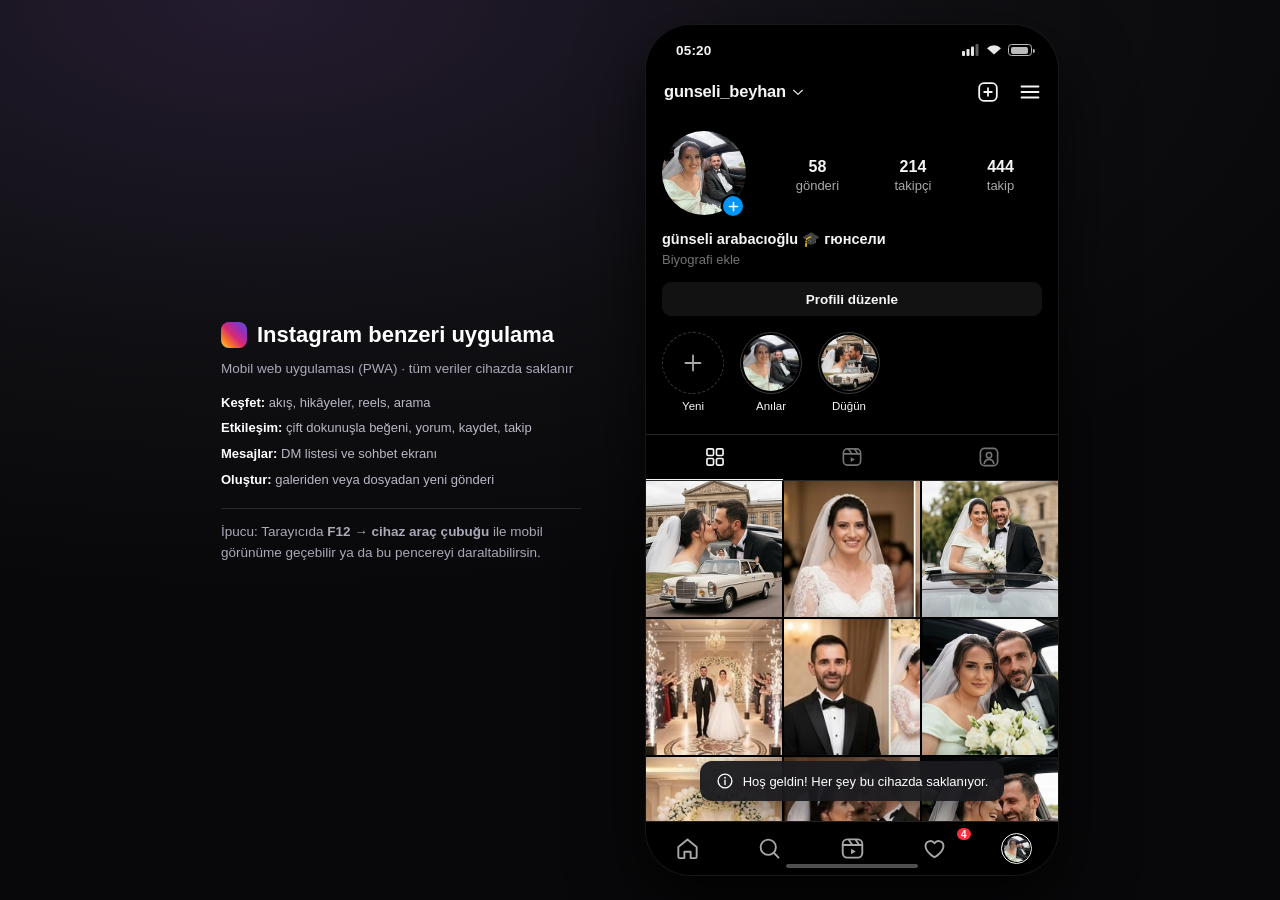
==== Instagram-TekDosya.html @ b5a0e9c6 "Profil basligini ekran goruntusune gore esitle: gunseli_beyhan, guncel ad, 58/214/444" ====
<!--
  Instagram — Benzeri Uygulama · TEK DOSYA sürümü
  Bu dosya kendi kendine yeter: CSS ve JavaScript içine gömülüdür.
  Telefona kopyalayıp tarayıcıda açmanız yeterli. PWA olarak kurmak
  (Ana ekrana ekle) için projeyi bir sunucudan yayınlayın.
  Üretim tarihi: 2026-10-22
  Kaynak: tools/build-single.js
-->
<!DOCTYPE html>
<html lang="tr" data-theme="dark">
<head>
<meta charset="utf-8" />
<meta name="viewport" content="width=device-width, initial-scale=1, maximum-scale=1, viewport-fit=cover" />
<title>Instagram — Benzeri Uygulama</title>
<meta name="description" content="Instagram benzeri, tamamen yerel çalışan mobil sosyal medya uygulaması prototipi." />
<meta name="theme-color" content="#000000" />
<meta name="color-scheme" content="dark light" />
<meta name="mobile-web-app-capable" content="yes" />
<meta name="apple-mobile-web-app-capable" content="yes" />
<meta name="apple-mobile-web-app-status-bar-style" content="black-translucent" />
<meta name="apple-mobile-web-app-title" content="Instagram" />
<link rel="icon" href="[data-uri]" />
<style>
/* ==========================================================================
   styles.css — Instagram benzeri mobil web uygulaması
   1) Tema değişkenleri     6) Keşfet
   2) Sahne / telefon       7) Reels
   3) Üst çubuk + sekmeler  8) Profil
   4) Hikâye şeridi         9) Mesajlar
   5) Akış                 10) Katmanlar, hikâye oynatıcı, oluştur, ayarlar
   ========================================================================== */

/* ---------------------------------------------------------------- 1) Tema */
:root {
  --grad: linear-gradient(45deg, #feda75 0%, #fa7e1e 22%, #d62976 48%, #962fbf 74%, #4f5bd5 100%);
  --grad-soft: linear-gradient(45deg, #833ab4, #fd1d1d, #fcb045);
  --blue: #0095f6;
  --blue-press: #1877f2;
  --red: #ff3040;
  --green: #1cd14f;
  --radius: 12px;
  --radius-lg: 20px;
  --tap: 44px;
  --ease: cubic-bezier(.22, .61, .36, 1);
}

[data-theme="dark"] {
  --bg: #000000;
  --elev: #121212;
  --elev-2: #1c1c1e;
  --card: #0a0a0a;
  --border: #262626;
  --border-strong: #3a3a3a;
  --text: #f5f5f5;
  --text-2: #a8a8a8;
  --text-3: #737373;
  --chrome: rgba(0, 0, 0, .88);
  --overlay: rgba(0, 0, 0, .6);
  --bubble: #262626;
  --msg: linear-gradient(120deg, #4f5bd5, #962fbf 55%, #d62976);
  --stage: radial-gradient(1200px 600px at 20% 0%, #241b2f 0%, #101014 55%, #08080a 100%);
  --shadow: 0 30px 70px rgba(0, 0, 0, .75);
  --fallback: #17171a;
}

[data-theme="light"] {
  --bg: #ffffff;
  --elev: #f4f4f5;
  --elev-2: #ececee;
  --card: #ffffff;
  --border: #dbdbdb;
  --border-strong: #c7c7c7;
  --text: #000000;
  --text-2: #737373;
  --text-3: #8e8e8e;
  --chrome: rgba(255, 255, 255, .92);
  --overlay: rgba(0, 0, 0, .45);
  --bubble: #efefef;
  --msg: linear-gradient(120deg, #4f5bd5, #962fbf 55%, #d62976);
  --stage: radial-gradient(1200px 600px at 20% 0%, #efeaf6 0%, #e6e6ec 55%, #dcdce4 100%);
  --shadow: 0 30px 70px rgba(20, 20, 40, .28);
  --fallback: #ececec;
}

*, *::before, *::after { box-sizing: border-box; }

html, body {
  margin: 0;
  padding: 0;
  height: 100%;
}

body {
  font-family: -apple-system, BlinkMacSystemFont, "Segoe UI", Roboto, Helvetica, Arial, "Apple Color Emoji", "Segoe UI Emoji", sans-serif;
  background: var(--stage);
  color: var(--text);
  -webkit-font-smoothing: antialiased;
  -moz-osx-font-smoothing: grayscale;
  overflow: hidden;
}

[data-theme="light"] body { color: #000; }

button, input, textarea, select {
  font: inherit;
  color: inherit;
}

button {
  background: none;
  border: 0;
  padding: 0;
  cursor: pointer;
  -webkit-tap-highlight-color: transparent;
}

input, textarea {
  background: none;
  border: 0;
  outline: none;
}

textarea { resize: none; }

a { color: inherit; text-decoration: none; cursor: pointer; }

ul { list-style: none; margin: 0; padding: 0; }

h1, h2, h3, h4, p { margin: 0; }

.flex-1 { flex: 1; }

.lnk { color: var(--blue); cursor: pointer; }
.lnk--bold { font-weight: 700; }
.lnk--danger { color: var(--red); }

.uname { font-weight: 600; color: var(--text); }

.ic { display: block; flex: none; }

/* Doğrulama rozeti her zaman metin akışında kalmalı; blok olursa satır kırıyor */
svg.ic--verified { display: inline-block; vertical-align: -1px; margin-left: 3px; }

.ic--liked path { fill: var(--red); stroke: var(--red); }
.ic--saved path { fill: var(--text); stroke: var(--text); }

/* ------------------------------------------------- 2) Sahne ve telefon */
.stage {
  height: 100%;
  display: flex;
  align-items: center;
  justify-content: center;
  gap: 64px;
  padding: 24px;
}

.stage-note {
  max-width: 360px;
  color: #c9c9d4;
  display: none;
}

.stage-note h1 {
  font-size: 22px;
  font-weight: 700;
  color: #fff;
  display: flex;
  align-items: center;
  gap: 10px;
  margin-bottom: 10px;
}

.stage-note__mark {
  width: 26px;
  height: 26px;
  border-radius: 8px;
  background: var(--grad);
  display: inline-block;
}

.stage-note p { font-size: 13.5px; line-height: 1.6; color: #a9a9b8; margin-bottom: 14px; }

.stage-note ul { display: grid; gap: 7px; margin-bottom: 18px; }

.stage-note li { font-size: 13px; line-height: 1.45; color: #b9b9c6; }

.stage-note li b { color: #fff; font-weight: 600; }

.stage-note__hint {
  font-size: 12px;
  color: #8d8d9c;
  border-top: 1px solid rgba(255, 255, 255, .12);
  padding-top: 12px;
}

[data-theme="light"] .stage-note h1 { color: #1b1b22; }
[data-theme="light"] .stage-note p,
[data-theme="light"] .stage-note li { color: #4a4a58; }
[data-theme="light"] .stage-note li b { color: #1b1b22; }
[data-theme="light"] .stage-note__hint { color: #6a6a78; border-color: rgba(0, 0, 0, .1); }

.device {
  position: relative;
  flex: none;
}

.phone {
  position: relative;
  width: 414px;
  height: min(880px, calc(100vh - 48px));
  background: var(--bg);
  border-radius: 46px;
  overflow: hidden;
  display: flex;
  flex-direction: column;
  box-shadow: var(--shadow);
  border: 1px solid rgba(255, 255, 255, .09);
  isolation: isolate;
}

[data-theme="light"] .phone { border-color: rgba(0, 0, 0, .12); }

.notch {
  position: absolute;
  top: 9px;
  left: 50%;
  transform: translateX(-50%);
  width: 118px;
  height: 27px;
  border-radius: 18px;
  background: #000;
  z-index: 95;
  pointer-events: none;
}

[data-theme="light"] .notch { background: #101014; }

.home-indicator {
  position: absolute;
  bottom: 7px;
  left: 50%;
  transform: translateX(-50%);
  width: 132px;
  height: 4.5px;
  border-radius: 3px;
  background: var(--text);
  opacity: .32;
  z-index: 90;
  pointer-events: none;
}

.status-bar {
  flex: none;
  height: 42px;
  display: flex;
  align-items: center;
  justify-content: space-between;
  padding: 0 26px 0 30px;
  font-size: 13.5px;
  font-weight: 600;
  color: var(--text);
  letter-spacing: .2px;
}

.status-left { padding-top: 8px; }

.status-right {
  display: flex;
  align-items: center;
  gap: 6px;
  padding-top: 8px;
  opacity: .95;
}

.battery {
  width: 24px;
  height: 12px;
  border: 1px solid currentColor;
  border-radius: 3.5px;
  position: relative;
  opacity: .8;
  display: inline-block;
}

.battery::after {
  content: "";
  position: absolute;
  right: -3.5px;
  top: 3.5px;
  width: 2px;
  height: 4px;
  border-radius: 0 2px 2px 0;
  background: currentColor;
}

.battery i {
  position: absolute;
  inset: 1.5px;
  display: block;
  background: currentColor;
  border-radius: 2px;
  max-width: calc(100% - 3px);
}

/* ---------------------------------------------------- 3) Üst çubuk */
.appbar {
  flex: none;
  height: 50px;
  display: flex;
  align-items: center;
  gap: 4px;
  padding: 0 8px 0 14px;
  background: var(--bg);
  border-bottom: 1px solid transparent;
  z-index: 40;
}

.appbar--flush { border-bottom-color: transparent; }

.appbar__left { flex: 1; display: flex; align-items: center; }

.appbar__right { display: flex; align-items: center; gap: 2px; }

.appbar__title {
  flex: 1;
  font-size: 17px;
  font-weight: 700;
  letter-spacing: -.2px;
  white-space: nowrap;
  overflow: hidden;
  text-overflow: ellipsis;
  padding-left: 4px;
}

.appbar__title--tight { font-size: 16.5px; display: flex; align-items: center; gap: 5px; }

.appbar__back { display: flex; align-items: center; }

.appbar__search {
  flex: 1;
  display: flex;
  align-items: center;
  gap: 8px;
  height: 36px;
  padding: 0 10px;
  border-radius: 10px;
  background: var(--elev);
  color: var(--text-2);
}

.appbar__search input {
  flex: 1;
  font-size: 15px;
  color: var(--text);
  min-width: 0;
}

.appbar__search input::placeholder { color: var(--text-3); }

.appbar__search .icon-btn--sm { width: 24px; height: 24px; color: var(--text-3); }

.wordmark {
  font-family: "Segoe Script", "Brush Script MT", "Apple Chancery", "Lucida Handwriting", cursive;
  font-size: 26px;
  font-weight: 500;
  letter-spacing: .4px;
  line-height: 1;
  padding-bottom: 4px;
  background: var(--grad);
  -webkit-background-clip: text;
  background-clip: text;
  color: transparent;
  white-space: nowrap;
}

.icon-btn {
  width: 40px;
  height: 40px;
  display: grid;
  place-items: center;
  color: var(--text);
  border-radius: 50%;
  position: relative;
  transition: transform .12s var(--ease), opacity .15s;
}

.icon-btn:active { transform: scale(.9); opacity: .75; }

.icon-btn--ghost { color: #fff; }

.dot-badge {
  position: absolute;
  top: 4px;
  right: 3px;
  min-width: 16px;
  height: 16px;
  padding: 0 4px;
  border-radius: 9px;
  background: var(--red);
  color: #fff;
  font-size: 10.5px;
  font-weight: 700;
  display: grid;
  place-items: center;
  border: 2px solid var(--bg);
  line-height: 1;
}

/* ---------------------------------------------------- 3b) Sekmeler */
.tabbar {
  flex: none;
  height: 54px;
  display: flex;
  align-items: center;
  justify-content: space-around;
  background: var(--chrome);
  backdrop-filter: blur(18px);
  -webkit-backdrop-filter: blur(18px);
  border-top: 1px solid var(--border);
  padding-bottom: env(safe-area-inset-bottom);
  z-index: 50;
  transition: transform .25s var(--ease), opacity .2s;
}

.tabbar.is-hidden { transform: translateY(110%); opacity: 0; pointer-events: none; }

.tabbar__item {
  flex: 1;
  height: 100%;
  display: grid;
  place-items: center;
  color: var(--text);
  position: relative;
  transition: transform .15s var(--ease);
}

.tabbar__item:active { transform: scale(.88); }

.tabbar__item.is-active { color: var(--text); }

.tabbar__item:not(.is-active) { color: var(--text-2); }

.tabbar__avatar {
  display: grid;
  place-items: center;
  border-radius: 50%;
  padding: 1.5px;
  border: 1.5px solid transparent;
}

.tabbar__avatar.is-active { border-color: var(--text); }

.tabbar__avatar .avatar { border-radius: 50%; }

/* ------------------------------------------------- 4) Kaydırılan ekran */
.screen {
  flex: 1;
  overflow-y: auto;
  overflow-x: hidden;
  -webkit-overflow-scrolling: touch;
  overscroll-behavior-y: contain;
  scrollbar-width: none;
  position: relative;
}

.screen::-webkit-scrollbar { display: none; }

.screen--reels { overflow: hidden; }

.screen__inner { padding-bottom: 22px; }

.screen__inner--tight { padding-top: 4px; }

.screen__inner--flush { padding-bottom: 26px; }

.section-label {
  display: flex;
  align-items: center;
  justify-content: space-between;
  padding: 14px 14px 8px;
  font-size: 13px;
  font-weight: 700;
  color: var(--text);
  letter-spacing: .1px;
}

.section-label .lnk { font-size: 12.5px; font-weight: 600; }

/* --------------------------------------------------- 4b) Hikâye şeridi */
.story-bar {
  display: flex;
  gap: 15px;
  padding: 10px 14px 12px;
  overflow-x: auto;
  scrollbar-width: none;
  border-bottom: 1px solid var(--border);
}

.story-bar::-webkit-scrollbar { display: none; }

.story { position: relative; display: flex; flex-direction: column; align-items: center; gap: 5px; flex: none; }

.story__name {
  font-size: 11.5px;
  color: var(--text);
  max-width: 74px;
  overflow: hidden;
  text-overflow: ellipsis;
  white-space: nowrap;
  text-align: center;
}

.story__add {
  position: absolute;
  right: 2px;
  top: 46px;
  width: 21px;
  height: 21px;
  border-radius: 50%;
  background: var(--blue);
  color: #fff;
  display: grid;
  place-items: center;
  border: 2.5px solid var(--bg);
  z-index: 2;
}

.story-ring {
  --av: 66px;
  width: calc(var(--av) + 8px);
  height: calc(var(--av) + 8px);
  padding: 2.5px;
  border-radius: 50%;
  background: var(--grad);
  display: grid;
  place-items: center;
  flex: none;
  position: relative;
  cursor: pointer;
  transition: transform .14s var(--ease);
}

.story-ring:active { transform: scale(.94); }

.story-ring.is-seen { background: var(--border-strong); }

.story-ring .avatar {
  width: 100%;
  height: 100%;
  border-radius: 50%;
  border: 2.5px solid var(--bg);
  object-fit: cover;
  background: var(--elev);
}

.story-ring__live {
  position: absolute;
  bottom: -2px;
  left: 50%;
  transform: translateX(-50%);
  background: var(--red);
  color: #fff;
  font-size: 8.5px;
  font-weight: 800;
  letter-spacing: .6px;
  padding: 3px 6px;
  border-radius: 6px;
  border: 2px solid var(--bg);
}

.story-ring__badge {
  position: absolute;
  top: -2px;
  right: -2px;
  background: var(--red);
  color: #fff;
  font-size: 10px;
  font-weight: 700;
  min-width: 17px;
  height: 17px;
  border-radius: 9px;
  display: grid;
  place-items: center;
  border: 2px solid var(--bg);
}

.pull-hint {
  height: 0;
  overflow: hidden;
  display: flex;
  align-items: center;
  justify-content: center;
  gap: 8px;
  color: var(--text-2);
  font-size: 12.5px;
  transition: height .2s var(--ease);
}

.pull-hint .spinner { opacity: .35; transition: opacity .2s; }

.pull-hint.is-pulling .spinner { opacity: 1; }

.pull-hint.is-refreshing .spinner { opacity: 1; animation-duration: .7s; }

.spinner {
  width: 17px;
  height: 17px;
  border-radius: 50%;
  border: 2px solid var(--text-3);
  border-top-color: var(--text);
  animation: spin 1s linear infinite;
  display: inline-block;
}

@keyframes spin { to { transform: rotate(360deg); } }

/* ------------------------------------------------------------ 5) Akış */
.feed { display: flex; flex-direction: column; }

.post { border-bottom: 1px solid var(--border); padding-bottom: 6px; }

.post-head {
  display: flex;
  align-items: center;
  gap: 10px;
  padding: 9px 12px;
}

.post-head__ring { flex: none; display: grid; place-items: center; }

.post-head__ring .story-ring { --av: 32px; }

.post-head__meta { flex: 1; display: flex; flex-direction: column; min-width: 0; gap: 1px; }

.post-head__meta .uname { font-size: 13.5px; display: flex; align-items: center; gap: 4px; }

.post-head__sub {
  font-size: 11.5px;
  color: var(--text-2);
  overflow: hidden;
  text-overflow: ellipsis;
  white-space: nowrap;
}

.post-media {
  position: relative;
  background: var(--fallback);
  overflow: hidden;
  cursor: pointer;
  user-select: none;
  -webkit-user-select: none;
}

.post-media__img {
  width: 100%;
  height: auto;
  display: block;
  max-height: 78vh;
  object-fit: cover;
  background: var(--fallback);
}

.post-actions {
  display: flex;
  align-items: center;
  gap: 6px;
  padding: 4px 8px 0;
}

.post-actions .icon-btn { color: var(--text); }

.post-body { padding: 0 14px; display: flex; flex-direction: column; gap: 5px; }

.post-likes { font-size: 13.5px; font-weight: 700; }

.post-caption { font-size: 13.5px; line-height: 1.45; word-break: break-word; }

.post-caption .uname { margin-right: 4px; }

.post-more, .post-addcomment {
  font-size: 13.5px;
  color: var(--text-2);
  text-align: left;
  padding: 1px 0;
}

.post-time { font-size: 10.5px; color: var(--text-3); text-transform: uppercase; letter-spacing: .3px; }

.heart-burst {
  position: absolute;
  inset: 0;
  display: grid;
  place-items: center;
  color: #fff;
  opacity: 0;
  pointer-events: none;
  z-index: 3;
}

.heart-burst .ic { filter: drop-shadow(0 6px 18px rgba(0, 0, 0, .45)); }

.heart-burst.is-on { animation: heartPop .9s var(--ease) forwards; }

.heart-burst.is-on .ic path { fill: #ff2d55; stroke: #fff; stroke-width: .8; }

@keyframes heartPop {
  0% { opacity: 0; transform: scale(.2); }
  22% { opacity: 1; transform: scale(1.22); }
  40% { transform: scale(.94); }
  55% { transform: scale(1.04); }
  78% { opacity: 1; transform: scale(1); }
  100% { opacity: 0; transform: scale(1.02) translateY(-16px); }
}

.feed-end {
  padding: 28px 20px 14px;
  text-align: center;
  color: var(--text-2);
  font-size: 13px;
  display: grid;
  gap: 12px;
  justify-items: center;
}

/* --------------------------------------------------------- Yorumlar */
.comment {
  display: flex;
  align-items: flex-start;
  gap: 10px;
  padding: 7px 14px;
}

.comment--detail { padding: 8px 14px; }

.comment__av { flex: none; }

.comment__av .avatar { border-radius: 50%; }

.comment__body { flex: 1; min-width: 0; display: flex; flex-direction: column; gap: 3px; }

.comment__text { font-size: 13.5px; line-height: 1.4; word-break: break-word; }

.comment__text .uname { margin-right: 4px; }

.comment__meta { font-size: 11.5px; color: var(--text-2); display: flex; gap: 6px; align-items: center; }

.comment__like { color: var(--text-3); padding: 4px 0 0; }

.comment__like.is-active { color: var(--red); }

.comment-av .avatar { border-radius: 50%; }

.detail__empty { font-size: 13.5px; color: var(--text-2); padding: 16px 14px; }

/* ------------------------------------------------------------ 6) Keşfet */
.chips { display: flex; flex-wrap: wrap; gap: 8px; padding: 2px 14px 4px; }

.chip {
  display: inline-flex;
  align-items: center;
  gap: 5px;
  padding: 8px 13px;
  border-radius: 999px;
  background: var(--elev);
  font-size: 13px;
  font-weight: 600;
  color: var(--text);
  border: 1px solid transparent;
  transition: transform .12s var(--ease);
}

.chip:active { transform: scale(.95); }

.chip--ghost { background: transparent; border-color: var(--border); color: var(--text-2); font-weight: 500; }

.suggest { display: flex; gap: 10px; padding: 4px 14px 6px; }

.suggest__card {
  flex: 1;
  min-width: 0;
  display: flex;
  flex-direction: column;
  align-items: center;
  gap: 6px;
  padding: 14px 8px;
  border: 1px solid var(--border);
  border-radius: var(--radius);
  background: var(--card);
}

.suggest__card .avatar { border-radius: 50%; }

.suggest__name { font-size: 13px; font-weight: 600; display: flex; align-items: center; gap: 4px; max-width: 100%; overflow: hidden; text-overflow: ellipsis; white-space: nowrap; }

.suggest__sub { font-size: 11.5px; color: var(--text-2); text-align: center; overflow: hidden; text-overflow: ellipsis; white-space: nowrap; max-width: 100%; }

.grid3 {
  display: grid;
  grid-template-columns: repeat(3, 1fr);
  gap: 2px;
}

.grid3--gap { gap: 3px; padding: 0 2px; }

.cell {
  position: relative;
  aspect-ratio: 1 / 1;
  overflow: hidden;
  background: var(--fallback);
  display: block;
}

.cell__img { width: 100%; height: 100%; object-fit: cover; display: block; }

.cell__stats {
  position: absolute;
  inset: 0;
  background: rgba(0, 0, 0, .42);
  color: #fff;
  display: flex;
  align-items: center;
  justify-content: center;
  gap: 14px;
  font-size: 12.5px;
  font-weight: 700;
  opacity: 0;
  transition: opacity .18s;
}

.cell:hover .cell__stats { opacity: 1; }

.cell__stats .ic { display: inline-block; vertical-align: -2px; }

.cell__kind { position: absolute; top: 6px; right: 6px; color: #fff; filter: drop-shadow(0 1px 3px rgba(0,0,0,.6)); }

.cell--pick { cursor: pointer; }

.user-list { display: flex; flex-direction: column; padding: 0 4px; }

.user-row {
  display: flex;
  align-items: center;
  gap: 12px;
  padding: 8px 10px;
  border-radius: 12px;
  width: 100%;
  text-align: left;
  transition: background .15s;
}

.user-row:active { background: var(--elev); }

.user-row .avatar { border-radius: 50%; }

.user-row__meta { flex: 1; display: flex; flex-direction: column; min-width: 0; }

.user-row__name { font-size: 14px; font-weight: 600; display: flex; align-items: center; gap: 4px; }

.user-row__sub { font-size: 12px; color: var(--text-2); overflow: hidden; text-overflow: ellipsis; white-space: nowrap; }

.hash-ico {
  width: 44px;
  height: 44px;
  border-radius: 50%;
  background: var(--elev);
  display: grid;
  place-items: center;
  color: var(--text);
  flex: none;
}

/* ------------------------------------------------------------ 7) Reels */
.reels {
  height: 100%;
  overflow-y: auto;
  scroll-snap-type: y mandatory;
  scrollbar-width: none;
  background: #000;
}

.reels::-webkit-scrollbar { display: none; }

.reel {
  position: relative;
  height: 100%;
  scroll-snap-align: start;
  scroll-snap-stop: always;
  overflow: hidden;
  background: #000;
  color: #fff;
}

.reel__media { position: absolute; inset: 0; cursor: pointer; }

.reel__frame { position: absolute; inset: 0; overflow: hidden; }

.reel__img {
  width: 100%;
  height: 100%;
  object-fit: cover;
  display: block;
  transform-origin: center;
}

.reel.is-active .reel__img { animation: kenburns 16s ease-out both; }

@keyframes kenburns {
  0% { transform: scale(1.02) translate3d(0, 0, 0); }
  100% { transform: scale(1.16) translate3d(-1.5%, -2%, 0); }
}

.reel__scrim {
  position: absolute;
  inset: 0;
  background: linear-gradient(180deg, rgba(0, 0, 0, .55) 0%, rgba(0, 0, 0, 0) 26%, rgba(0, 0, 0, 0) 52%, rgba(0, 0, 0, .72) 100%);
  pointer-events: none;
}

.reel__side {
  position: absolute;
  right: 8px;
  bottom: 26px;
  display: flex;
  flex-direction: column;
  align-items: center;
  gap: 15px;
  z-index: 4;
}

.reel__act {
  display: flex;
  flex-direction: column;
  align-items: center;
  gap: 4px;
  color: #fff;
  font-size: 11.5px;
  font-weight: 600;
  transition: transform .14s var(--ease);
}

.reel__act:active { transform: scale(.88); }

.reel__act.is-active { color: var(--red); }

.reel__act.is-active .ic path { fill: var(--red); stroke: var(--red); }

.reel__disc {
  width: 34px;
  height: 34px;
  border-radius: 50%;
  overflow: hidden;
  border: 2px solid rgba(255, 255, 255, .65);
  display: block;
  animation: spin 7s linear infinite;
  margin-top: 4px;
}

.reel__disc-img { width: 100%; height: 100%; object-fit: cover; display: block; }

.reel__info {
  position: absolute;
  left: 12px;
  right: 74px;
  bottom: 22px;
  z-index: 4;
  display: flex;
  flex-direction: column;
  gap: 8px;
}

.reel__user { display: flex; align-items: center; gap: 8px; }

.reel__user .story-ring { --av: 34px; }

.reel__user .uname { font-size: 14px; color: #fff; display: flex; align-items: center; gap: 4px; }

.reel__caption { font-size: 13px; line-height: 1.4; max-height: 3.6em; overflow: hidden; }

.reel__audio {
  display: flex;
  align-items: center;
  gap: 6px;
  font-size: 12px;
  color: rgba(255, 255, 255, .92);
}

.reel__pause {
  position: absolute;
  inset: 0;
  display: grid;
  place-items: center;
  color: rgba(255, 255, 255, .85);
  opacity: 0;
  transition: opacity .2s;
}

.reel.is-paused .reel__pause { opacity: 1; }

/* ----------------------------------------------------------- 8) Profil */
.phead { padding: 14px 16px 6px; }

.phead__top { display: flex; align-items: center; gap: 22px; }

.phead__avatar { flex: none; }

.phead__stats { flex: 1; display: flex; justify-content: space-around; }

.pstat {
  display: flex;
  flex-direction: column;
  align-items: center;
  gap: 2px;
  color: var(--text);
}

.pstat b { font-size: 16px; font-weight: 700; }

.pstat span { font-size: 13px; color: var(--text-2); }

.phead__bio { margin-top: 12px; display: flex; flex-direction: column; gap: 3px; }

.phead__name { font-size: 14.5px; font-weight: 600; display: flex; align-items: center; gap: 5px; }

.phead__category { font-size: 12.5px; color: var(--text-2); }

.phead__text { font-size: 13.5px; line-height: 1.45; word-break: break-word; }

.phead__link { font-size: 13.5px; display: inline-flex; align-items: center; gap: 5px; font-weight: 600; }

.phead__new {
  margin-top: 6px;
  font-size: 12.5px;
  font-weight: 600;
  color: var(--blue);
}

.phead__buttons { display: flex; gap: 6px; margin-top: 14px; }

.btn {
  display: inline-flex;
  align-items: center;
  justify-content: center;
  gap: 6px;
  height: 34px;
  padding: 0 16px;
  border-radius: 9px;
  font-size: 13.5px;
  font-weight: 600;
  transition: transform .12s var(--ease), opacity .15s;
  white-space: nowrap;
}

.btn:active { transform: scale(.97); opacity: .88; }

.btn--primary { background: var(--blue); color: #fff; }

.btn--ghost { background: var(--elev); color: var(--text); }

.btn--danger { background: var(--red); color: #fff; }

.btn--sm { height: 30px; padding: 0 12px; font-size: 12.5px; border-radius: 8px; }

.btn--xs { height: 26px; padding: 0 10px; font-size: 11.5px; border-radius: 8px; background: rgba(255,255,255,.16); }

.btn--grow { flex: 1; }

.btn--block { width: 100%; margin-top: 8px; }

.btn--icon { width: 36px; padding: 0; flex: none; }

.highlights {
  display: flex;
  gap: 16px;
  overflow-x: auto;
  scrollbar-width: none;
  padding: 16px 0 6px;
}

.highlights::-webkit-scrollbar { display: none; }

.highlight { display: flex; flex-direction: column; align-items: center; gap: 6px; flex: none; }

.highlight__ring {
  width: 62px;
  height: 62px;
  border-radius: 50%;
  padding: 2px;
  border: 1px solid var(--border-strong);
  display: grid;
  place-items: center;
}

.highlight__img { width: 100%; height: 100%; border-radius: 50%; object-fit: cover; display: block; }

.highlight__label { font-size: 11.5px; color: var(--text); max-width: 68px; overflow: hidden; text-overflow: ellipsis; white-space: nowrap; }

.tabs {
  display: flex;
  margin-top: 10px;
  border-top: 1px solid var(--border);
  border-bottom: 1px solid var(--border);
}

.tab {
  flex: 1;
  height: 45px;
  display: grid;
  place-items: center;
  color: var(--text-3);
  border-bottom: 1.5px solid transparent;
  transition: color .15s;
}

.tab.is-active { color: var(--text); border-bottom-color: var(--text); }

.grid-empty {
  padding: 54px 30px;
  display: grid;
  justify-items: center;
  gap: 12px;
  color: var(--text-2);
  text-align: center;
  font-size: 13.5px;
}

.grid-empty .ic { opacity: .55; }

/* --- Instagram profil ekranı: boş durum, +Yeni, avatar rozeti --- */

/* Kendi profilinde boş ızgara yerine görünen "Gönderi paylaş" bloğu */
.pempty {
  padding: 46px 34px 54px;
  display: grid;
  justify-items: center;
  gap: 10px;
  text-align: center;
}

.pempty__icon {
  width: 76px;
  height: 76px;
  border-radius: 50%;
  border: 1.5px solid var(--border-strong);
  display: grid;
  place-items: center;
  color: var(--text-2);
  margin-bottom: 6px;
}

.pempty h3 { font-size: 15px; font-weight: 600; color: var(--text); }

.pempty p { font-size: 13.5px; line-height: 1.45; color: var(--text-2); max-width: 260px; }

.pempty .btn { margin-top: 8px; }

.pempty__hint {
  font-size: 11.5px !important;
  color: var(--text-3) !important;
  line-height: 1.5 !important;
  max-width: 280px !important;
  margin-top: 4px;
}

/* Öne çıkanlar: "+ Yeni" dairesi */
.highlight__ring--new {
  border-style: dashed;
  border-color: var(--border-strong);
  color: var(--text-2);
}

.highlight__img--empty {
  display: grid;
  place-items: center;
  color: var(--text-3);
  background: var(--elev);
}

/* Öne çıkan oluşturma / düzenleme formu */
.hlform { padding: 16px 16px 18px; display: flex; flex-direction: column; }

.hlform__cover { display: flex; flex-direction: column; align-items: center; gap: 10px; margin-bottom: 16px; }

.hlform__cover .highlight__ring { width: 84px; height: 84px; }

/* Kendi avatarında hikâye ekleme rozeti */
.phead__avatar-wrap { position: relative; display: inline-block; cursor: pointer; }

.phead__avatar-plus {
  position: absolute;
  right: 1px;
  bottom: 1px;
  width: 24px;
  height: 24px;
  border-radius: 50%;
  background: var(--blue);
  color: #fff;
  display: grid;
  place-items: center;
  border: 2.5px solid var(--bg);
}

/* Biyografi boşken görünen "Biyografi ekle" bağlantısı */
.phead__addbio {
  align-self: flex-start;
  font-size: 13px;
  color: var(--text-3);
  padding: 1px 0;
}

/* Kaydedilenler ekranı başlığı */
.saved-head {
  display: flex;
  align-items: center;
  gap: 12px;
  padding: 14px 16px;
  border-bottom: 1px solid var(--border);
}

.saved-head__icon {
  width: 42px;
  height: 42px;
  border-radius: 50%;
  border: 1.5px solid var(--border-strong);
  display: grid;
  place-items: center;
  flex: none;
  color: var(--text);
}

.saved-head span:last-child { display: flex; flex-direction: column; gap: 2px; }

.saved-head b { font-size: 14px; font-weight: 600; }

.saved-head i { font-size: 12.5px; color: var(--text-2); font-style: normal; }

/* Toplu fotoğraf yükleme */
.batch-head { padding: 14px 16px 4px; display: flex; flex-direction: column; gap: 3px; }

.batch-head b { font-size: 15px; }

.batch-head span { font-size: 12.5px; color: var(--text-2); }

.batch-grid {
  display: grid;
  grid-template-columns: repeat(3, 1fr);
  gap: 3px;
  padding: 12px 2px 4px;
  max-height: 46vh;
  overflow-y: auto;
  scrollbar-width: none;
}

.batch-grid::-webkit-scrollbar { display: none; }

.batch-cell { position: relative; aspect-ratio: 1 / 1; overflow: hidden; background: var(--fallback); display: block; }

.batch-cell__img { width: 100%; height: 100%; object-fit: cover; display: block; }

.batch-cell__del {
  position: absolute;
  top: 4px;
  right: 4px;
  width: 22px;
  height: 22px;
  border-radius: 50%;
  background: rgba(0, 0, 0, .65);
  color: #fff;
  display: grid;
  place-items: center;
  backdrop-filter: blur(4px);
}

/* -------------------------------------------------------- 9) Mesajlar */
.dm-bar {
  display: flex;
  align-items: center;
  justify-content: space-between;
  padding: 6px 16px 2px;
  color: var(--text);
}

.dm-bar__user { font-size: 15px; font-weight: 700; }

.dm-bar__actions { color: var(--text-2); }

.notes { display: flex; gap: 14px; overflow-x: auto; scrollbar-width: none; padding: 4px 16px 8px; }

.notes::-webkit-scrollbar { display: none; }

.note { display: flex; flex-direction: column; align-items: center; gap: 6px; flex: none; width: 74px; }

.note__av { position: relative; display: block; }

.note__av .avatar { border-radius: 50%; }

.note__bubble {
  position: absolute;
  top: -26px;
  left: 50%;
  transform: translateX(-50%);
  background: var(--elev-2);
  color: var(--text);
  font-size: 10px;
  line-height: 1.25;
  padding: 6px 8px;
  border-radius: 12px;
  width: 92px;
  text-align: center;
  box-shadow: 0 6px 16px rgba(0, 0, 0, .28);
  display: block;
  overflow: hidden;
  text-overflow: ellipsis;
}

.note__plus {
  position: absolute;
  right: -2px;
  bottom: -2px;
  width: 22px;
  height: 22px;
  border-radius: 50%;
  background: var(--blue);
  color: #fff;
  display: grid;
  place-items: center;
  border: 2.5px solid var(--bg);
}

.note__label { font-size: 11px; color: var(--text-2); max-width: 72px; overflow: hidden; text-overflow: ellipsis; white-space: nowrap; }

.chatlist { display: flex; flex-direction: column; padding: 2px 6px 10px; }

.chatrow {
  display: flex;
  align-items: center;
  gap: 12px;
  padding: 9px 10px;
  border-radius: 12px;
  text-align: left;
  transition: background .15s;
}

.chatrow:active { background: var(--elev); }

.chatrow__av { position: relative; flex: none; }

.chatrow__av .avatar { border-radius: 50%; }

.chatrow__online {
  position: absolute;
  right: 0;
  bottom: 1px;
  width: 13px;
  height: 13px;
  border-radius: 50%;
  background: var(--green);
  border: 2.5px solid var(--bg);
}

.chatrow__body { flex: 1; min-width: 0; display: flex; flex-direction: column; gap: 2px; }

.chatrow__name { font-size: 14px; display: flex; align-items: center; gap: 4px; }

.chatrow__msg { font-size: 13px; color: var(--text-2); overflow: hidden; text-overflow: ellipsis; white-space: nowrap; }

.chatrow__msg.is-unread { color: var(--text); font-weight: 600; }

.chatrow__badge {
  background: var(--blue);
  color: #fff;
  font-size: 11px;
  font-weight: 700;
  min-width: 20px;
  height: 20px;
  border-radius: 10px;
  display: grid;
  place-items: center;
  padding: 0 6px;
}

.chatrow__pin { color: var(--text-3); }

/* --------------------------------------------------------- Sohbet */
.chat { display: flex; flex-direction: column; height: 100%; }

.chat__head {
  display: flex;
  align-items: center;
  gap: 10px;
  padding: 6px 12px 8px;
  border-bottom: 1px solid var(--border);
  flex: none;
}

.chat__head .avatar { border-radius: 50%; }

.chat__head-meta { flex: 1; display: flex; flex-direction: column; min-width: 0; }

.chat__head-meta b { font-size: 13.5px; }

.chat__head-meta i { font-size: 11.5px; color: var(--green); font-style: normal; }

.chat__messages { flex: 1; overflow-y: auto; padding: 12px 14px 4px; display: flex; flex-direction: column; gap: 6px; scrollbar-width: none; }

.chat__messages::-webkit-scrollbar { display: none; }

.chat__day { display: flex; justify-content: center; margin: 8px 0; }

.chat__day span { font-size: 11px; color: var(--text-2); background: var(--elev); padding: 4px 10px; border-radius: 10px; }

.msg {
  max-width: 76%;
  padding: 9px 13px;
  border-radius: 18px;
  font-size: 13.5px;
  line-height: 1.42;
  background: var(--bubble);
  color: var(--text);
  align-self: flex-start;
  border-bottom-left-radius: 6px;
  word-break: break-word;
  animation: msgIn .22s var(--ease) both;
}

.msg--me {
  align-self: flex-end;
  background: var(--msg);
  color: #fff;
  border-bottom-left-radius: 18px;
  border-bottom-right-radius: 6px;
}

@keyframes msgIn {
  from { opacity: 0; transform: translateY(6px) scale(.98); }
  to { opacity: 1; transform: none; }
}

.msg--typing { display: flex; gap: 4px; align-items: center; padding: 12px 14px; }

.msg--typing span {
  width: 6px;
  height: 6px;
  border-radius: 50%;
  background: var(--text-2);
  animation: typing 1.2s infinite;
}

.msg--typing span:nth-child(2) { animation-delay: .18s; }
.msg--typing span:nth-child(3) { animation-delay: .36s; }

@keyframes typing {
  0%, 60%, 100% { transform: translateY(0); opacity: .5; }
  30% { transform: translateY(-4px); opacity: 1; }
}

.chat__seen { font-size: 10.5px; color: var(--text-3); align-self: flex-end; padding-right: 4px; }

.chat__empty { text-align: center; color: var(--text-2); font-size: 13.5px; padding: 40px 0; }

.chat__suggest { display: flex; gap: 8px; padding: 6px 12px; overflow-x: auto; scrollbar-width: none; flex: none; }

.chat__suggest::-webkit-scrollbar { display: none; }

.chat__suggest .chip { padding: 7px 12px; font-size: 12.5px; white-space: nowrap; flex: none; }

.chat__input {
  flex: none;
  display: flex;
  align-items: center;
  gap: 8px;
  padding: 8px 12px 12px;
  border-top: 1px solid var(--border);
}

.chat__input input {
  flex: 1;
  height: 40px;
  border-radius: 20px;
  background: var(--elev);
  padding: 0 16px;
  font-size: 14px;
  min-width: 0;
}

.chat__send {
  height: 36px;
  padding: 0 14px;
  border-radius: 18px;
  background: var(--blue);
  color: #fff;
  font-size: 13.5px;
  font-weight: 600;
}

/* --------------------------------------------------------- 9b) Ayarlar */
.set-user {
  display: flex;
  align-items: center;
  gap: 14px;
  padding: 12px 16px;
  border-bottom: 1px solid var(--border);
}

.set-user .avatar { border-radius: 50%; }

.set-user span { flex: 1; display: flex; flex-direction: column; }

.set-user b { font-size: 15px; }

.set-user i { font-size: 12.5px; color: var(--text-2); font-style: normal; }

.set-group { margin: 14px 0 0; border-bottom: 1px solid var(--border); }

.set-title { font-size: 12.5px; font-weight: 700; color: var(--text-2); padding: 6px 16px; text-transform: uppercase; letter-spacing: .5px; }

.set-row {
  display: flex;
  align-items: center;
  justify-content: space-between;
  gap: 12px;
  padding: 13px 16px;
  font-size: 14px;
  border-top: 1px solid var(--border);
}

.set-row--btn { cursor: pointer; }

.set-row--btn:active { background: var(--elev); }

.set-row--btn.is-danger { color: var(--red); }

.set-row--btn .ic { color: var(--text-3); }

.set-row--btn.is-danger .ic { color: var(--red); }

.set-val { font-style: normal; font-size: 12.5px; color: var(--text-2); }

.set-note { font-size: 11.5px; line-height: 1.55; color: var(--text-3); padding: 16px; }

.switch {
  width: 46px;
  height: 27px;
  border-radius: 15px;
  background: var(--border-strong);
  position: relative;
  transition: background .2s;
  flex: none;
}

.switch i {
  position: absolute;
  top: 2.5px;
  left: 2.5px;
  width: 22px;
  height: 22px;
  border-radius: 50%;
  background: #fff;
  transition: transform .2s var(--ease);
  box-shadow: 0 1px 4px rgba(0, 0, 0, .3);
}

.switch.is-on { background: var(--blue); }

.switch.is-on i { transform: translateX(19px); }

/* --------------------------------------------------------- 9c) Oluştur */
.create-top { display: flex; gap: 8px; padding: 12px 12px 4px; }

.create-sel {
  flex: 1;
  display: flex;
  flex-direction: column;
  align-items: center;
  gap: 6px;
  padding: 14px 6px;
  border-radius: 12px;
  background: var(--elev);
  font-size: 12px;
  font-weight: 600;
  cursor: pointer;
}

.create-sel:active { opacity: .8; }

.create-preview { position: relative; margin: 12px 12px 0; border-radius: 14px; overflow: hidden; background: #000; }

.create-preview__img { width: 100%; max-height: 46vh; object-fit: cover; display: block; }

.create-preview__badge {
  position: absolute;
  top: 10px;
  left: 10px;
  background: rgba(0, 0, 0, .6);
  color: #fff;
  font-size: 11.5px;
  font-weight: 700;
  padding: 5px 10px;
  border-radius: 8px;
  backdrop-filter: blur(6px);
}

.create-form { padding: 14px 16px 8px; display: flex; flex-direction: column; gap: 10px; }

.create-form textarea {
  width: 100%;
  font-size: 14px;
  line-height: 1.5;
  border-bottom: 1px solid var(--border);
  padding: 8px 0;
}

.create-row {
  display: flex;
  align-items: center;
  gap: 10px;
  padding: 10px 0;
  border-bottom: 1px solid var(--border);
  color: var(--text-2);
}

.create-row input { flex: 1; font-size: 14px; color: var(--text); }

.create-row--toggle { justify-content: space-between; }

.create-row--toggle > span { display: flex; align-items: center; gap: 10px; color: var(--text); }

.create-row--toggle b { font-weight: 500; font-size: 14px; }

.create-actions { display: flex; gap: 8px; margin-top: 6px; }

.create-hint { font-size: 11.5px; color: var(--text-3); line-height: 1.5; }

/* ---------------------------------------------------- 9d) Gönderi detay */
.detail { display: flex; flex-direction: column; min-height: 100%; }

.detail__head { display: flex; align-items: center; gap: 10px; padding: 8px 12px; }

.detail__head .story-ring { --av: 34px; }

.detail__meta { flex: 1; display: flex; flex-direction: column; }

.detail__user { display: flex; align-items: center; font-size: 13.5px; }

.detail__meta i { font-style: normal; font-size: 11.5px; color: var(--text-2); }

.detail__media { position: relative; background: var(--fallback); }

.detail__img { width: 100%; height: auto; max-height: 62vh; object-fit: cover; display: block; }

.detail__body { padding: 4px 0 0; display: flex; flex-direction: column; gap: 6px; }

.detail__body .post-likes, .detail__body .post-caption { padding: 0 14px; }

.detail__comments { border-top: 1px solid var(--border); margin-top: 8px; }

.detail__input {
  display: flex;
  align-items: center;
  gap: 10px;
  padding: 10px 14px;
  border-top: 1px solid var(--border);
  margin-top: auto;
  background: var(--bg);
  position: sticky;
  bottom: 0;
}

.detail__input input { flex: 1; font-size: 14px; min-width: 0; }

/* -------------------------------------------------------- 10) Katmanlar */
.overlay-root { position: absolute; inset: 0; pointer-events: none; z-index: 70; }

.overlay-root > * { pointer-events: auto; }

.backdrop {
  position: absolute;
  inset: 0;
  background: var(--overlay);
  opacity: 0;
  transition: opacity .26s var(--ease);
  backdrop-filter: blur(2px);
}

.backdrop.is-open { opacity: 1; }

.sheet {
  position: absolute;
  left: 0;
  right: 0;
  bottom: 0;
  max-height: 86%;
  background: var(--elev);
  border-radius: 18px 18px 0 0;
  transform: translateY(102%);
  transition: transform .3s var(--ease);
  display: flex;
  flex-direction: column;
  overflow: hidden;
  box-shadow: 0 -18px 40px rgba(0, 0, 0, .4);
  padding-bottom: env(safe-area-inset-bottom);
}

[data-theme="light"] .sheet { background: #fff; }

.sheet.is-open { transform: translateY(0); }

.sheet__grip {
  width: 44px;
  height: 4.5px;
  border-radius: 3px;
  background: var(--border-strong);
  margin: 8px auto 4px;
  flex: none;
}

.sheet__head {
  display: flex;
  align-items: center;
  justify-content: space-between;
  padding: 4px 12px 8px;
  border-bottom: 1px solid var(--border);
  flex: none;
}

.sheet__title { font-size: 14.5px; font-weight: 700; }

.sheet__body { overflow-y: auto; -webkit-overflow-scrolling: touch; scrollbar-width: none; }

.sheet__body::-webkit-scrollbar { display: none; }

.sheet--action .sheet__body { padding-bottom: 10px; }

.actionsheet__item {
  width: 100%;
  display: flex;
  align-items: center;
  gap: 14px;
  padding: 14px 18px;
  font-size: 14.5px;
  color: var(--text);
  border-top: 1px solid var(--border);
  text-align: left;
}

.sheet--action .actionsheet li:first-child .actionsheet__item { border-top: 0; }

.actionsheet__item:active { background: var(--elev-2); }

.actionsheet__item.is-danger { color: var(--red); }

.actionsheet__item .ic { color: inherit; opacity: .9; }

.sheet--comments .sheet__body { display: flex; flex-direction: column; max-height: 62vh; }

.comments { overflow-y: auto; padding: 6px 0 10px; flex: 1; }

.comments__input {
  display: flex;
  align-items: center;
  gap: 10px;
  padding: 10px 12px 14px;
  border-top: 1px solid var(--border);
}

.comments__input input { flex: 1; font-size: 14px; min-width: 0; }

.comments__reply {
  display: flex;
  align-items: center;
  justify-content: space-between;
  gap: 10px;
  padding: 8px 16px;
  font-size: 12.5px;
  color: var(--text-2);
  background: var(--elev-2);
}

.share__top { display: flex; align-items: center; gap: 12px; padding: 12px 16px 6px; }

.share__top .avatar { border-radius: 50%; }

.share__t { display: flex; flex-direction: column; }

.share__t b { font-size: 14px; }

.share__t i { font-size: 11.5px; color: var(--text-2); font-style: normal; }

.share__users { display: flex; gap: 12px; overflow-x: auto; padding: 10px 16px 14px; scrollbar-width: none; border-bottom: 1px solid var(--border); }

.share__users::-webkit-scrollbar { display: none; }

.share__user { display: flex; flex-direction: column; align-items: center; gap: 5px; flex: none; width: 62px; font-size: 11px; color: var(--text-2); }

.share__user .avatar { border-radius: 50%; }

.share__user span { max-width: 60px; overflow: hidden; text-overflow: ellipsis; white-space: nowrap; }

.sheet--list .sheet__body { max-height: 66vh; padding-bottom: 8px; }

.confirm { padding: 16px; display: flex; flex-direction: column; }

.confirm__text { font-size: 13.5px; color: var(--text-2); line-height: 1.5; margin-bottom: 8px; }

.confirm textarea {
  width: 100%;
  background: var(--elev-2);
  border-radius: 10px;
  padding: 12px;
  font-size: 14px;
  margin-bottom: 6px;
}

.editprof { padding: 14px 16px 18px; display: flex; flex-direction: column; }

.editprof__avatar { display: flex; flex-direction: column; align-items: center; gap: 10px; margin-bottom: 14px; }

.editprof__avatar .avatar { border-radius: 50%; }

.field { display: flex; flex-direction: column; gap: 4px; margin-bottom: 12px; }

.field span { font-size: 11.5px; color: var(--text-2); text-transform: uppercase; letter-spacing: .4px; }

.field input, .field textarea {
  background: var(--elev-2);
  border-radius: 10px;
  padding: 11px 12px;
  font-size: 14px;
}

/* -------------------------------------------------- 10b) Hikâye oynatıcı */
.story-viewer {
  position: absolute;
  inset: 0;
  background: #000;
  z-index: 85;
  display: flex;
  flex-direction: column;
  color: #fff;
  overflow: hidden;
  animation: fadeIn .22s var(--ease);
}

@keyframes fadeIn { from { opacity: 0; } to { opacity: 1; } }

.sv-bg {
  position: absolute;
  inset: -30px;
  background-size: cover;
  background-position: center;
  filter: blur(28px) brightness(.5);
  transform: scale(1.15);
}

.sv-progress {
  position: relative;
  display: flex;
  gap: 3px;
  padding: 52px 10px 0;
  z-index: 3;
}

.sv-bar {
  flex: 1;
  height: 2.5px;
  border-radius: 2px;
  background: rgba(255, 255, 255, .35);
  overflow: hidden;
}

.sv-bar i { display: block; height: 100%; width: 0; background: #fff; border-radius: 2px; }

.sv-bar.is-done i { width: 100%; }

.sv-head {
  position: relative;
  display: flex;
  align-items: center;
  gap: 10px;
  padding: 12px 10px 6px;
  z-index: 4;
}

.sv-head__user { flex: 1; display: flex; align-items: center; gap: 9px; }

.sv-head__user .avatar { border-radius: 50%; }

.sv-head__user span { display: flex; flex-direction: column; }

.sv-head__user b { font-size: 13.5px; }

.sv-head__user i { font-size: 11.5px; color: rgba(255, 255, 255, .75); font-style: normal; }

.sv-stage { position: relative; flex: 1; display: grid; place-items: center; overflow: hidden; z-index: 2; }

.sv-media {
  max-width: 100%;
  max-height: 100%;
  object-fit: contain;
  display: block;
  border-radius: 4px;
  background: #000;
}

.sv-tap { position: absolute; top: 0; bottom: 0; width: 34%; z-index: 3; }

.sv-tap--prev { left: 0; }

.sv-tap--next { right: 0; }

.sv-caption {
  position: absolute;
  left: 16px;
  right: 16px;
  bottom: 22px;
  text-align: center;
  font-size: 14px;
  line-height: 1.45;
  text-shadow: 0 2px 12px rgba(0, 0, 0, .7);
  z-index: 4;
  pointer-events: none;
}

.sv-audio {
  position: absolute;
  top: 14px;
  right: 14px;
  display: flex;
  align-items: center;
  gap: 6px;
  font-size: 11.5px;
  background: rgba(0, 0, 0, .38);
  padding: 6px 10px;
  border-radius: 12px;
  z-index: 4;
}

.sv-foot { position: relative; padding: 10px 12px 20px; z-index: 4; }

.sv-reply {
  display: flex;
  align-items: center;
  gap: 8px;
  border: 1px solid rgba(255, 255, 255, .45);
  border-radius: 24px;
  padding: 4px 6px 4px 16px;
}

.sv-reply input {
  flex: 1;
  height: 38px;
  color: #fff;
  font-size: 13.5px;
  min-width: 0;
}

.sv-reply input::placeholder { color: rgba(255, 255, 255, .65); }

.sv-views {
  display: flex;
  align-items: center;
  gap: 10px;
  font-size: 13px;
  padding: 8px 6px;
}

.sv-views .lnk { color: #fff; margin-left: auto; text-decoration: underline; }

.story-viewer.is-paused .sv-stage { filter: brightness(.86); }

.story-viewer.is-dragging { transform: translateY(14px); transition: transform .2s; }

/* ------------------------------------------------------------ Toast */
.toasts {
  position: absolute;
  left: 0;
  right: 0;
  bottom: 74px;
  display: flex;
  flex-direction: column;
  align-items: center;
  gap: 8px;
  z-index: 92;
  pointer-events: none;
  padding: 0 18px;
}

.toast {
  display: flex;
  align-items: center;
  gap: 9px;
  max-width: 100%;
  background: rgba(28, 28, 32, .96);
  color: #fff;
  font-size: 13px;
  padding: 11px 16px;
  border-radius: 12px;
  box-shadow: 0 10px 30px rgba(0, 0, 0, .45);
  opacity: 0;
  transform: translateY(14px) scale(.97);
  transition: opacity .24s var(--ease), transform .24s var(--ease);
}

.toast.is-open { opacity: 1; transform: none; }

.toast span { overflow: hidden; text-overflow: ellipsis; white-space: nowrap; max-width: 260px; }

/* --------------------------------------------------------- Empty state */
.empty {
  padding: 60px 30px;
  display: grid;
  justify-items: center;
  gap: 12px;
  text-align: center;
  color: var(--text-2);
}

.empty__ic { opacity: .5; }

.empty h3 { font-size: 16px; color: var(--text); }

.empty p { font-size: 13.5px; line-height: 1.5; max-width: 260px; }

/* ------------------------------------------------------- Bildirimler */
.notif {
  display: flex;
  align-items: center;
  gap: 12px;
  padding: 10px 14px;
  cursor: pointer;
}

.notif:active { background: var(--elev); }

.notif.is-unread { background: rgba(0, 149, 246, .06); }

.notif__av { position: relative; flex: none; }

.notif__av .avatar { border-radius: 50%; }

.notif__type {
  position: absolute;
  right: -3px;
  bottom: -3px;
  width: 20px;
  height: 20px;
  border-radius: 50%;
  display: grid;
  place-items: center;
  border: 2.5px solid var(--bg);
  color: #fff;
}

.notif__type--like { background: var(--red); }

.notif__type--comment { background: var(--blue); }

.notif__type--follow { background: #7c4dff; }

.notif__type--mention { background: #ff9500; }

.notif__type--story { background: var(--grad-soft); }

.notif__type--tag { background: #00b894; }

.notif__body { flex: 1; display: flex; flex-direction: column; gap: 2px; min-width: 0; }

.notif__text { font-size: 13.5px; line-height: 1.4; }

.notif__time { font-size: 11.5px; color: var(--text-2); }

.notif__thumb { width: 44px; height: 44px; object-fit: cover; border-radius: 4px; flex: none; }

/* --------------------------------------------------- Görsel yedekleri */
img.is-fallback { filter: saturate(1.05); }

.avatar { object-fit: cover; border-radius: 50%; background: var(--elev); }

.media { display: block; }

/* --------------------------------------------- Masaüstü uyarlaması */
@media (min-width: 1080px) {
  .stage-note { display: block; }
}

@media (max-width: 860px) {
  .stage { gap: 0; padding: 0; }
  .device, .phone { width: 100%; }
  .phone {
    width: 100vw;
    height: 100vh;
    height: 100dvh;
    border-radius: 0;
    border: 0;
    box-shadow: none;
  }
  .notch { display: none; }
  .status-bar { height: 34px; padding-top: env(safe-area-inset-top); }
  .home-indicator { display: none; }
}

@media (max-width: 380px) {
  .stage-note { display: none; }
}

/* Erişilebilirlik */
@media (prefers-reduced-motion: reduce) {
  *, *::before, *::after {
    animation-duration: .001ms !important;
    animation-iteration-count: 1 !important;
    transition-duration: .001ms !important;
  }
}

:focus-visible { outline: 2px solid var(--blue); outline-offset: 2px; border-radius: 6px; }

</style>
</head>
<body>

<!-- Masaüstünde telefon çerçevesi, telefonda tam ekran -->
<div class="stage">
  <aside class="stage-note" aria-hidden="true">
    <h1><span class="stage-note__mark"></span> Instagram benzeri uygulama</h1>
    <p>Mobil web uygulaması (PWA) · tüm veriler cihazda saklanır</p>
    <ul>
      <li><b>Keşfet:</b> akış, hikâyeler, reels, arama</li>
      <li><b>Etkileşim:</b> çift dokunuşla beğeni, yorum, kaydet, takip</li>
      <li><b>Mesajlar:</b> DM listesi ve sohbet ekranı</li>
      <li><b>Oluştur:</b> galeriden veya dosyadan yeni gönderi</li>
    </ul>
    <p class="stage-note__hint">İpucu: Tarayıcıda <b>F12 → cihaz araç çubuğu</b> ile mobil görünüme geçebilir ya da bu pencereyi daraltabilirsin.</p>
  </aside>

  <div class="device">
    <div class="phone" id="phone">
      <div class="notch" aria-hidden="true"></div>

      <div class="status-bar" aria-hidden="true">
        <div class="status-left"><span id="clock">09:41</span></div>
        <div class="status-right">
          <svg viewBox="0 0 18 12" width="18" height="12" aria-hidden="true"><rect x="0" y="7" width="3" height="5" rx="1" fill="currentColor"/><rect x="4.5" y="5" width="3" height="7" rx="1" fill="currentColor"/><rect x="9" y="2.5" width="3" height="9.5" rx="1" fill="currentColor"/><rect x="13.5" y="0" width="3" height="12" rx="1" fill="currentColor" opacity=".4"/></svg>
          <svg viewBox="0 0 16 12" width="16" height="12" aria-hidden="true"><path d="M8 10.5 1 4.2A9.6 9.6 0 0 1 15 4.2Z" fill="currentColor"/></svg>
          <span class="battery"><i style="width:78%"></i></span>
        </div>
      </div>

      <header class="appbar" id="appbar"></header>
      <main class="screen" id="screen" tabindex="-1"></main>
      <nav class="tabbar" id="tabbar" aria-label="Ana gezinme"></nav>

      <div class="overlay-root" id="overlays" aria-live="polite"></div>
      <div class="toasts" id="toasts" aria-live="polite"></div>
      <div class="home-indicator" aria-hidden="true"></div>
    </div>
  </div>
</div>

<script>
/* Tek dosyalık sürüm: servis çalışanı gerekmez */
window.IG_NO_SW = true;
window.IG_MEDIA_INLINE = {"media/beyhan-01.jpg":"[data-uri]","media/dugun-01.jpg":"[data-uri]","media/dugun-02.jpg":"[data-uri]","media/dugun-03.jpg":"[data-uri]","media/dugun-04.jpg":"[data-uri]","media/dugun-05.jpg":"[data-uri]","media/dugun-06.jpg":"[data-uri]","media/dugun-07.jpg":"[data-uri]","media/dugun-08.jpg":"[data-uri]","media/dugun-09.jpg":"[data-uri]","media/dugun-10.jpg":"[data-uri]","media/dugun-11.jpg":"[data-uri]","media/dugun-12.jpg":"[data-uri]","media/gunluk-01.jpg":"[data-uri]","media/gunluk-02.jpg":"[data-uri]","media/gunseli-01.jpg":"[data-uri]","media/kina-01.jpg":"[data-uri]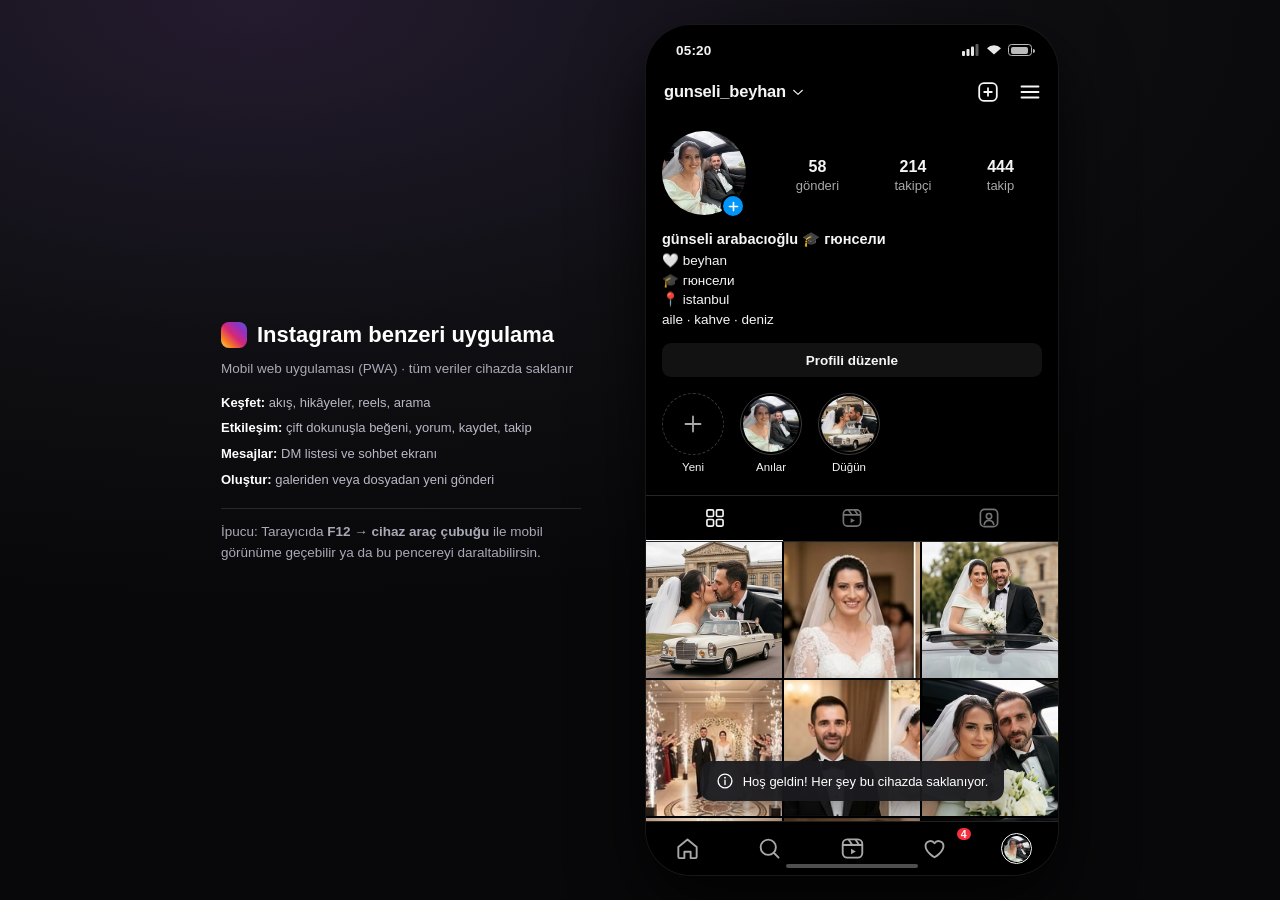
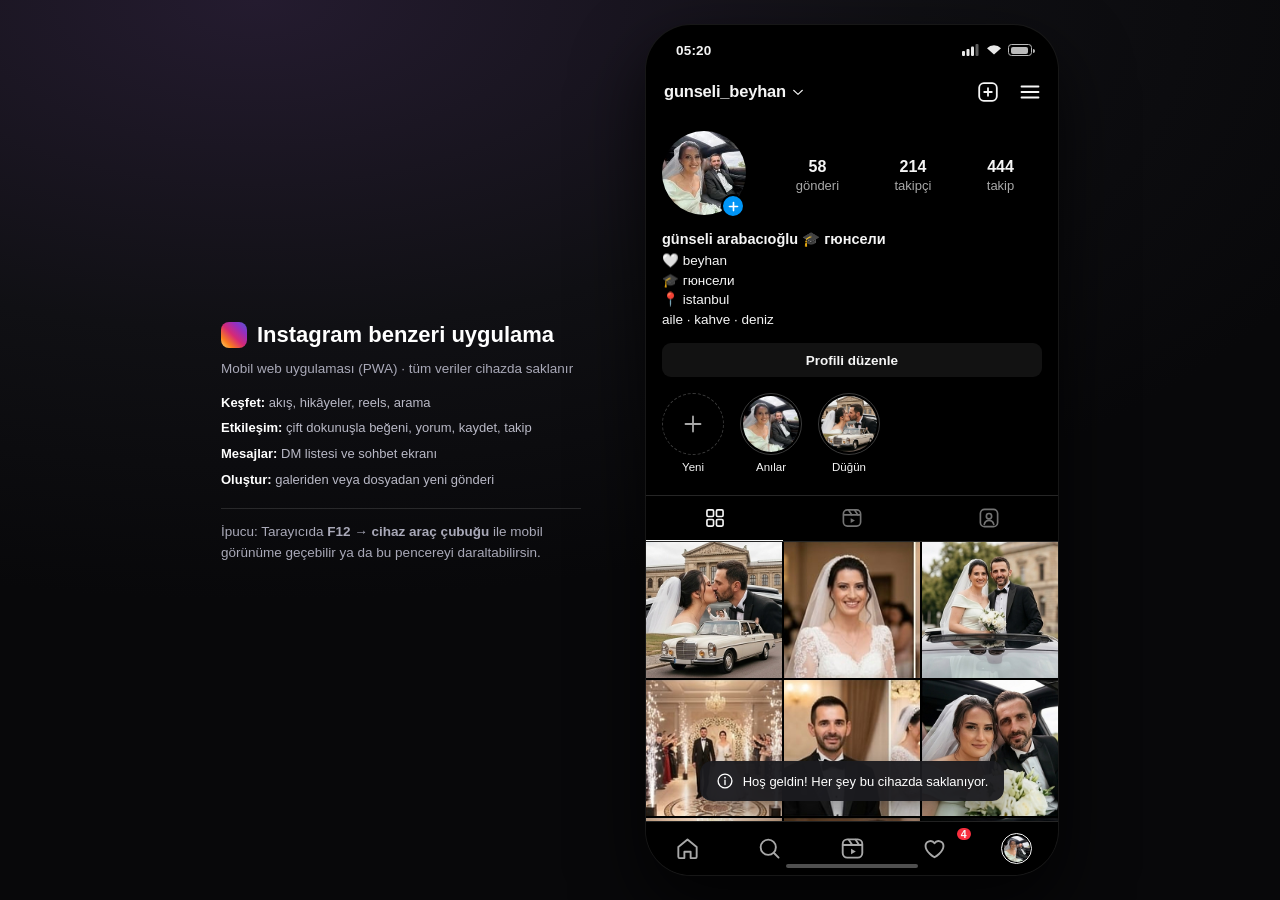
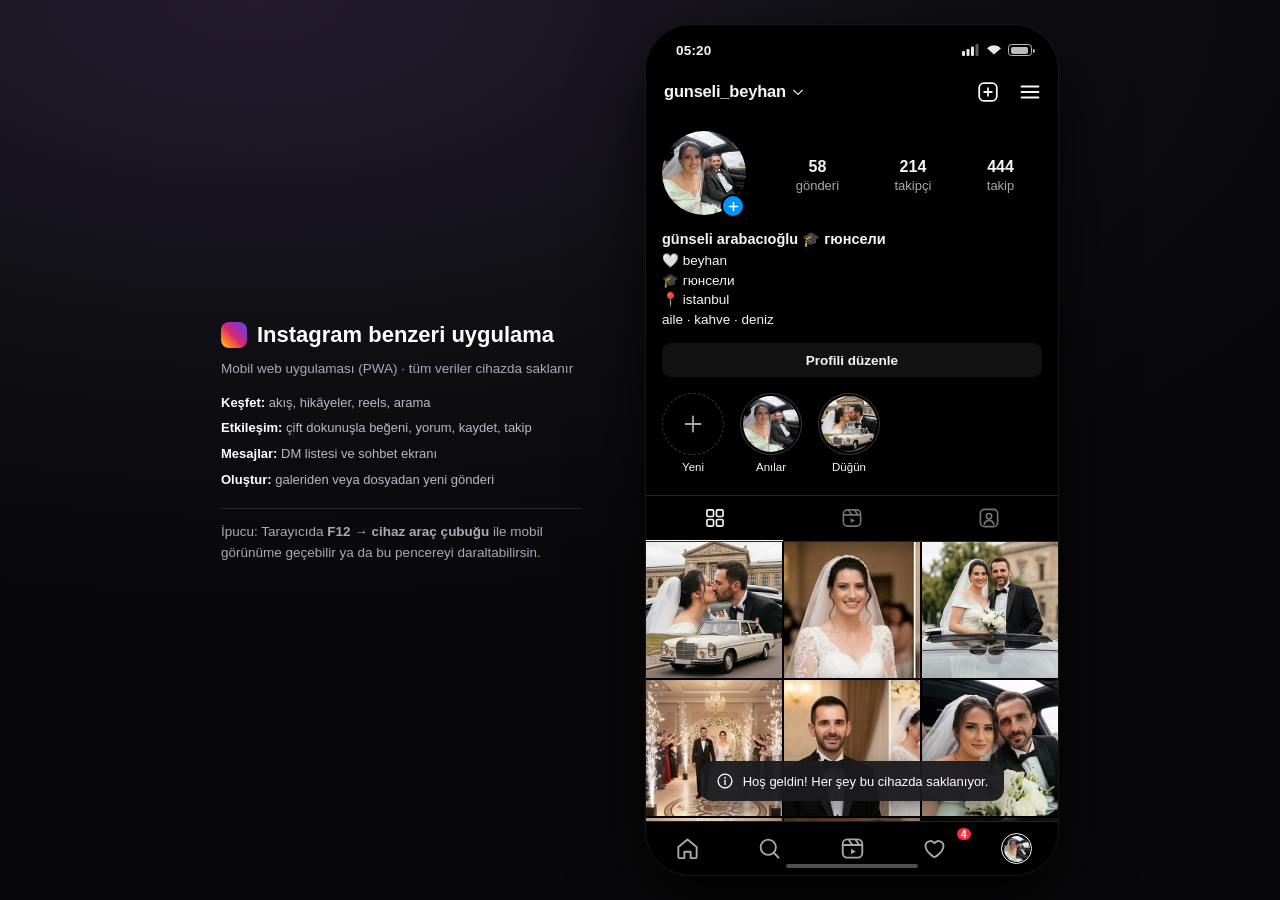
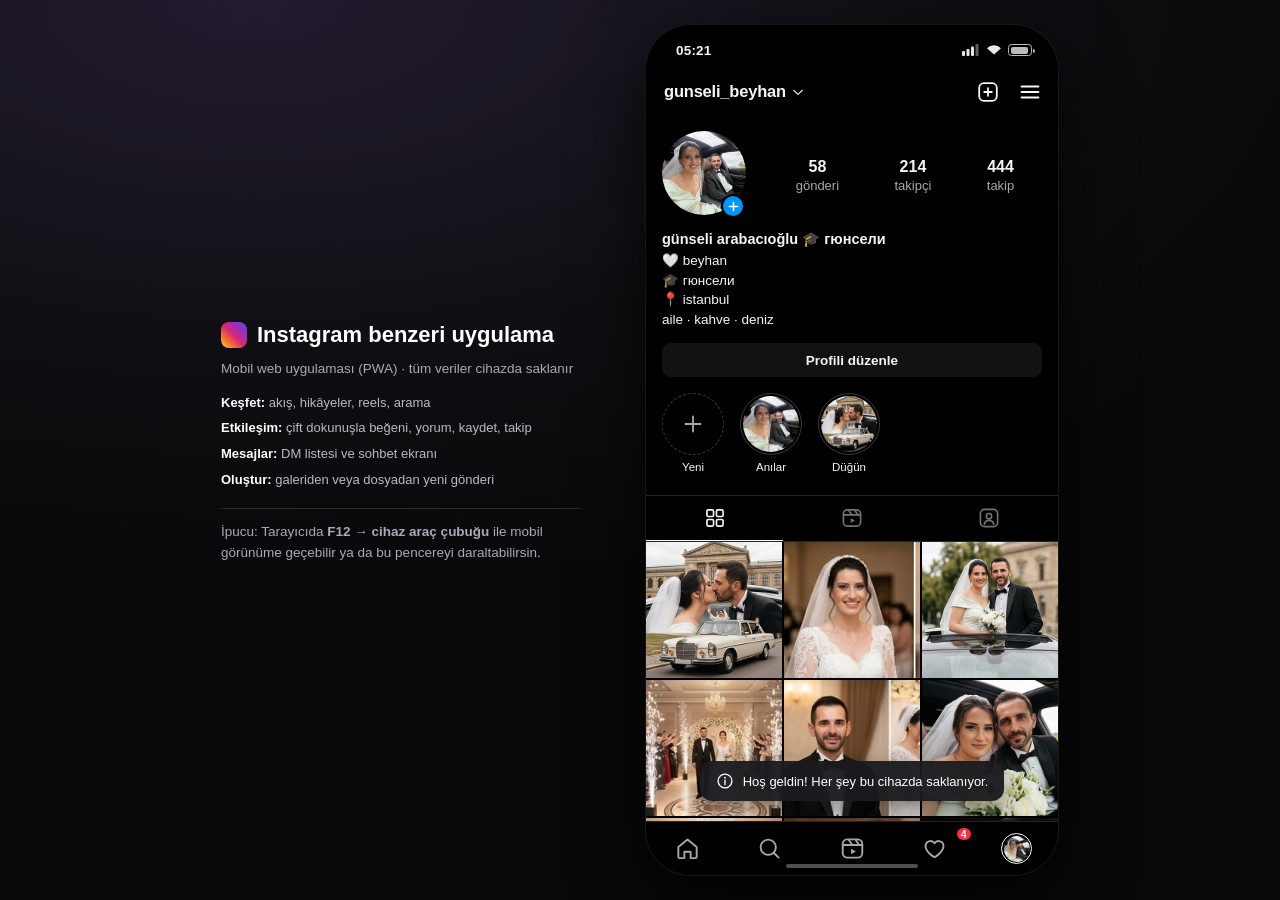
